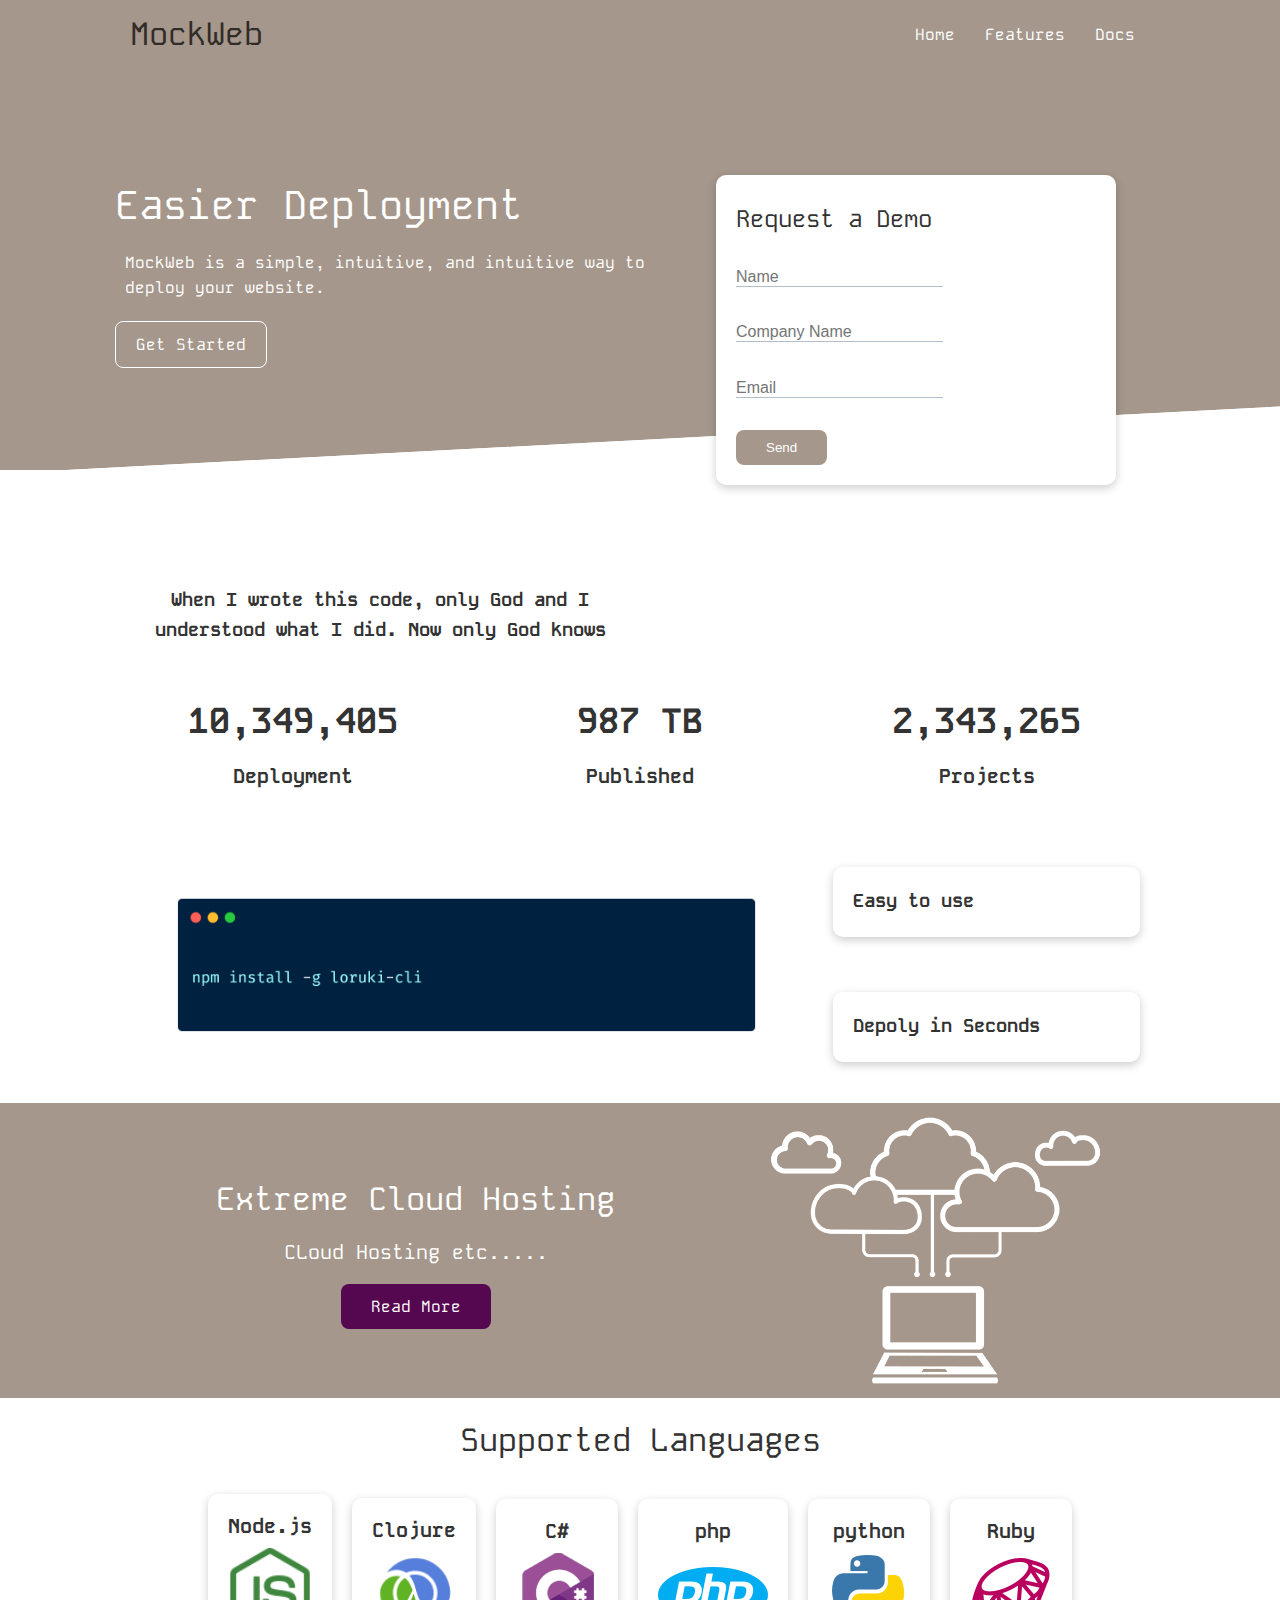
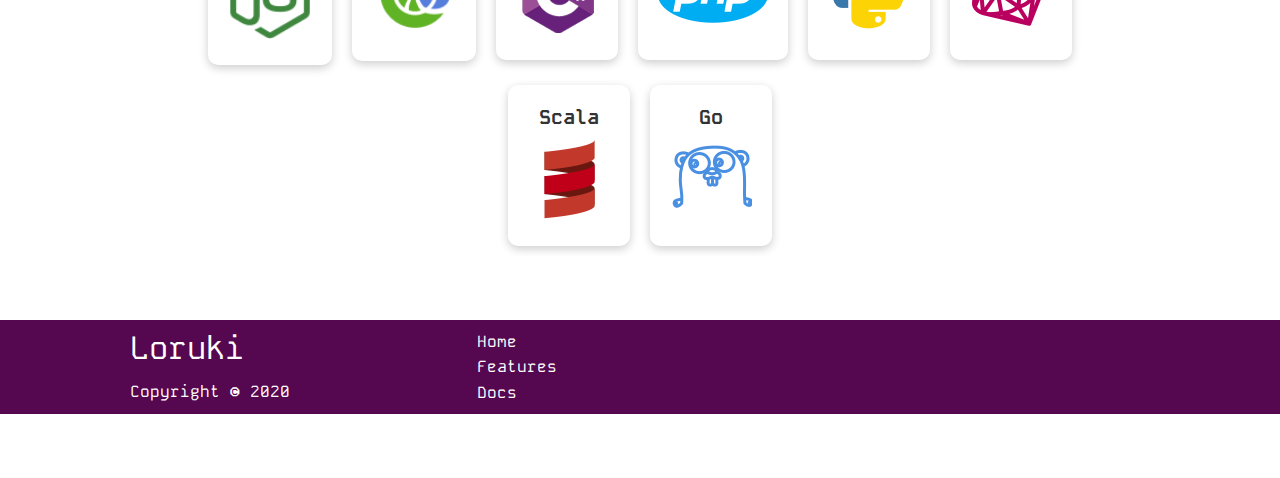
==== index.html @ 1f60df71 "test push 5" ====
<!DOCTYPE html>
<html lang="en">
  <head>
    <meta charset="UTF-8" />
    <meta name="viewport" content="width=device-width, initial-scale=1.0" />
    <title>Mock Website</title>
    <link rel="stylesheet" href="style.css" />
    <link rel="stylesheet" href="utilities.css" />
    <link
      rel="stylesheet"
      href="https://cdnjs.cloudflare.com/ajax/libs/font-awesome/6.5.1/css/all.min.css"
      integrity="sha512-DTOQO9RWCH3ppGqcWaEA1BIZOC6xxalwEsw9c2QQeAIftl+Vegovlnee1c9QX4TctnWMn13TZye+giMm8e2LwA=="
      crossorigin="anonymous"
      referrerpolicy="no-referrer"
    />
  </head>
  <body>
    <!-- Navbar -->
    <div class="navbar">
      <!-- contains logo and home, features, and docs -->
      <div class="container flex">
        <h1 class="logo">MockWeb</h1>
        <nav>
          <ul>
            <li><a href="index.html">Home</a></li>
            <li><a href="features.html">Features</a></li>
            <li><a href="docs.html">Docs</a></li>
          </ul>
        </nav>
      </div>
    </div>

    <!-- Showcase -->
    <section class="showcase">
      <div class="container grid">
        <div class="showcase-text">
          <h1>Easier Deployment</h1>
          <p>
            MockWeb is a simple, intuitive, and intuitive way to deploy your
            website.
          </p>
          <a href="features.html" class="btn btn-outline">Get Started</a>
        </div>
        <!-- mostly user input :D -->
        <div class="showcase-form card">
          <h2>Request a Demo</h2>
          <form>
            <!-- Name input -->
            <div class="form-control">
              <input type="text" name="name" placeholder="Name" required />
            </div>
            <!-- company input -->
            <div class="form-control">
              <input
                type="text"
                name="company"
                placeholder="Company Name"
                required
              />
            </div>
            <!-- email input -->
            <div class="form-control">
              <input type="email" name="email" placeholder="Email" required />
            </div>
            <input type="submit" value="Send" class="btn btn-primary" />
          </form>
        </div>
      </div>
    </section>

    <!-- Stats -->
    <section class="stats">
      <div class="container">
        <h3 class="stats-heading text-center my-1">
          When I wrote this code, only God and I understood what I did. Now only God knows
        </h3>

        <div class="grid grid-3 text-center my-4">
          <div>
            <i class="fas fa-server fa-3x"></i>
              <h3>10,349,405</h3>
              <p class="text-secondary">Deployment</p>
          </div>
          <div>
            <i class="fas fa-upload fa-3x"></i>
              <h3>987 TB</h3>
              <p class="text-secondary">Published</p>
          </div>
          <div>
            <i class="fas fa-project-diagram fa-3x"> </i>
              <h3>2,343,265</h3>
              <p class="text-secondary">Projects</p>     
          </div>   
        </div>
      </div>
    </section>

    <!-- Cli -->
    <section class="cli">
      <div class="container grid">
        <img src="./parallax-main/images/cli.png">
        <div class="card">
            <h3> Easy to use</h3>
        </div>
        <div class="card">
            <h3> Depoly in Seconds</h3>
        </div>
      </div>
    </section>

    <!-- Cloud -->
    <section class="cloud bg-primary my-2 py-2">
      <div class="container grid">
        <div class="text-center">
          <h2 class="md">Extreme Cloud Hosting</h2>
          <p class="lead my-1">CLoud Hosting etc.....</p>
          <a href="features.html" class="btn btn-dark">Read More</a>
        </div>
        <img src="./parallax-main/images/cloud.png">
      </div>
    </section>
    
    <!-- Languages -->
    <section class="languages">
        <h2 class="h2 md text-center my-2">
          Supported Languages
        <h2>
        <div class="container flex">
          <div class="card">
            <h4>Node.js</h4>
            <img src="/parallax-main/images/logos/node.png">
          </div>
          <div class="card">
            <h4>Clojure</h4>
            <img src="./parallax-main/images/logos/clojure.png">
          </div>
          <div class="card">
            <h4>C#</h4>
            <img src="./parallax-main/images/logos/csharp.png">
          </div>
          <div class="card">
            <h4>php</h4>
            <img src="./parallax-main/images/logos/php.png">
          </div>
          <div class="card">
            <h4>python</h4>
            <img src="./parallax-main/images/logos/python.png">
          </div>
          <div class="card">
            <h4>Ruby</h4>
            <img src="./parallax-main/images/logos/ruby.png">
          </div>
          <div class="card">
            <h4>Scala</h4>
            <img src="./parallax-main/images/logos/scala.png">
          </div>
          <div class="card">
            <h4>Go</h4>
            <img src="./parallax-main/images/logos/go.png">
          </div>

        </div>
    </section>

    <!-- footer -->
    <footer class="footer bg-dark py-5">
      <div class="container grid grid-3">
        <div>
          <h1>Loruki</h1>
          <p>Copyright &copy; 2020</p>
        </div>
        <nav>
          <ul>
            <li><a href="index.html">Home</a></li>
            <li><a href="features.html">Features</a></li>
            <li><a href="docs.html">Docs</a></li>
          </ul>
        </nav>
        <div class="social">
          <a href="#"><i class="fab fa-github fa-2x"></i></a>
          <a href="#"><i class="fab fa-facebook fa-2x"></i></a>
          <a href="#"><i class="fab fa-instagram fa-2x"></i></a>
          <a href="#"><i class="fab fa-twitter fa-2x"></i></a>
        </div>
      </div>
    </footer>
  </body>
</html>
---- style.css ----
@import url("https://fonts.googleapis.com/css2?family=Kode+Mono:wght@400..700&display=swap");

:root {
  --primary-color: #a5978b;
  --secondary-color: #a59;
  --dark-color: rgb(85, 7, 80);
  --light-color: #f4f4f4;
}
* {
  margin: 0;
  padding: 0;
  box-sizing: border-box;
}

body {
  font-family: "Kode Mono", sans-serif;
  color: #333;
  line-height: 1.6;
}

ul {
  list-style-type: none;
}

a {
  text-decoration: none;
  color: #333;
}

h1,
h2 {
  font-weight: 300;
  line-height: 1.2;
  margin: 10px 0;
}

p {
  margin: 10px 0;
}

img {
  width: 100%;
}
/* navbar styling */
.navbar {
  background-color: var(--primary-color);
  /* logo color */
  color: #312c27;
  height: 70px;
}
.navbar .flex {
  justify-content: space-between;
}
.navbar ul {
  display: flex;
}
.navbar a {
  color: #fff;
  padding: 10px;
  margin: 0 5px;
}
.navbar a:hover {
  border-bottom: 2px #fff solid;
}

/* Showcase */
.showcase {
  background-color: var(--primary-color);
  height: 400px;
  color: white;
  position: relative;
}

.showcase h1 {
  font-size: 40px;
}

.showcase p {
  margin: 20px 10px;
}

.showcase .grid {
  overflow: visible;
  grid-template-columns: 55% 45%;
  gap: 30px;
}

.showcase-form {
  position: relative;
  width: 400px;
  top: 60px;
  padding: 40px;
  /* always in the front */
  z-index: 100;
}

.showcase-form .form-control {
  margin: 30px 0;
}
/* changes the formatting of the input  */
.showcase-form input[type="text"],
.showcase-form input[type="email"] {
  border: 0;
  border-bottom: 1px solid #b4becb;
  font-size: 16px;
}
/* removes border when you click on input  */
.showcase-form input:focus {
  outline: none;
}
.showcase::before,
.showcase::after {
  content: "";
  position: absolute;
  height: 100px;
  bottom: -70px;
  right: 0;
  left: 0;
  background: white;

  /* slant */
  transform: SkewY(-3deg);
  /* to accomodate for other browsers*/
  -webkit-transform: SkewY(-3deg); /* chrome and safari */
  -moz-transform: SkewY(-3deg); /* firefox */
  -ms-transform: SkewY(-3deg); /* internet explorer and microsoft */
}

/* Stats */
.stats {
  padding-top: 100px;
}

.stats-heading {
  max-width: 500px;
  margin: auto;
}

.stats .grid h3 {
  font-size: 35px;
}

.stats .grid p {
  font-size: 20px;
  font-weight: bold;
}

/* cli */
.cli .grid{
  grid-template-columns: repeat(3, 1fr);
  grid-template-rows: repeat(2, 1fr);
}
.cli .grid > *:first-child{
  grid-column: 1 / span 2;
  grid-row: 1 / span 2;
  /* spans two columns and two rows, pushing the other children to the side */
}

/* cloud */
.cloud .grid {
  grid-template-columns: 4fr 3fr;
}

/* languages */
.languages .flex{
  flex-wrap: wrap;
}
.languages .card{
  text-align: center;
  margin: 18px 10x 40px;
  transition: transform 0.2s ease-in;
}
.languages .card h4{
  font-size: 20px;
  margin-bottom: 10px;
}
.languages .card:hover{
  transform: translateY(-15px);
}
/* features */
.features-head img,
.docs-head img{
  width: 200px;
  justify-self: flex-end;
}

.features-sub-head img{
  width: 300px;
  justify-self: flex-end;
}
.features-main .card> i{
  margin-right: 20px;
}

.features-main .grid{
  padding: 30px;
}
.features-main .grid > *:first-child{
  grid-column: 1/ span 3;
}
.features-main .grid > *:nth-child(2){
  grid-column: 1/ span 2;
}

/* docs */
.docs-main h3{
  margin: 20px 0;
}

.docs-main .grid{
  grid-template-columns: 1fr 2fr;
  align-items: flex-start;
}

.docs-main nav li{
  font-size: 17px;
  padding-bottom: 5px;
  margin-bottom: 5px;
  border-bottom: 1px #ccc solid;
}

.docs-main a:hover {
  font-weight: bold;
}
/* footer */
.footer .social a {
  margin: 0 10px
}

/* tablets and under */
@media(max-width: 768px){
  .grid,
  .showcase .grid,
  .stats .grid, 
  .cli .grid,
  .cloud .grid,
  .languages .grid{
    grid-template-columns: 1fr;
    grid-template-rows: 1fr;
}

.showcase{
  height: auto;
}

.showcase-text{
  text-align: center;
  margin-top: 40px;
}

.showcase-form{
  justify-self: center;
  margin: auto;
}
.cli .grid > *:first-child{
  grid-column: 1;
  grid-row: 1;
  /* spans two columns and two rows, pushing the other children to the side */
}
}
/* mobile */
@media(max-width: 500px){
  .navbar {
    height: 110px;
  }

  .navbar .flex{
    flex-direction: column;
  }

  .navbar ul{
    padding: 10px;
    background-color: rgba(0,0,0,0.1);
  }
}
---- utilities.css ----
/* utilities styling (classes used all around the website) */
/* to center the page so that it doesnt extend over a certain point */
.container {
    max-width: 1100px;
    /* 0 top and bottom, auto left and right */
    margin: 0 auto;
    /* to account for the space on top of the nav bar */
    overflow: auto;
    padding: 0 40px;
  }
  /* white card surrounding input */
  .card {
    background-color: white;
    border-radius: 10px;
    box-shadow: 0 3px 10px rgba(0, 0, 0, 0.2);
    padding: 20px;
    margin: 10px;
    color: #333;
  }
  
  .btn {
    display: inline-block;
    padding: 10px 30px;
    cursor: pointer;
    background: var(--primary-color);
    color: white;
    border: none;
    border-radius: 8px;
  }
  /* button with an outline */
  .btn-outline {
    background-color: transparent;
    border: 1px solid white;
    padding: 10px 20px;
  }
  
  .btn:hover {
    transform: scale(0.98);
  }

  /* background and colored buttons */
  .bg-primary, 
  .btn-primary{
    background-color: var(--primary-color);
    color: white;
  } 
  .bg-secondary, 
  .btn-secondary{
    background-color: var(--secondary-color);
    color: white;
  } 
  .bg-dark, 
  .btn-dark{
    background-color: var(--dark-color);
    color: white;
  } 
  .bg-light, 
  .btn-light{
    background-color: var(--light-color);
    color: black;
  } 
  .bg-primary a,
  .btn-primary a,
  .bg-secondary a,
  .btn-secondary a,
  .bg-dark a,
  .btn-dark a {
  color: #fff;
}

/* text sizes */
.lead {
  font-size: 20px;
}

.sm {
  font-size: 1rem;
}

.md {
  font-size: 2rem;
}

.lg {
  font-size: 3rem;
}

.xl {
  font-size: 4rem
}
  .text-center{
    text-align: center;
  }
  .flex {
    display: flex;
    height: 100%;
    justify-content: center;
    align-items: center;
  }
  
  .grid {
    display: grid;
    grid-template-columns: repeat(2, 1fr);
    gap: 20px;
    justify-content: center;
    align-items: center;
    height: 100%;
  }
  
  .grid-3{
    grid-template-columns: repeat(3, 1fr);
  }
  
  /* MARGIN */
  .my-1 {
    margin: 1rem 0;
  }
  .my-2{
    margin: 1.5rem 0;
  }
  .my-3{
    margin: 2rem 0;
  }
  .my-4{
    margin: 3rem 0;
  }
  .my-5{
    margin: 4rem 0;
  }

  .m-1 {
    margin: 1rem ;
  }
  .m-2{
    margin: 1.5rem;
  }
  .m-3{
    margin: 2rem;
  }
  .m-4{
    margin: 3rem;
  }
  .m-5{
    margin: 4rem;
  }
  /* PADDING */
  .py-1 {
    margin: 1rem 0;
  }
  .py-2{
    margin: 1.5rem 0;
  }
  .py-3{
    margin: 2rem 0;
  }
  .py-4{
    margin: 3rem 0;
  }
  .py-5{
    margin: 4rem 0;
  }

  .p-1 {
    padding: 1rem ;
  }
  .p-2{
    padding: 1.5rem;
  }
 .p-3{
    padding: 2rem;
  }
 .p-4{
    padding: 3rem;
  }
  .p-5{
    padding: 4rem;
  }
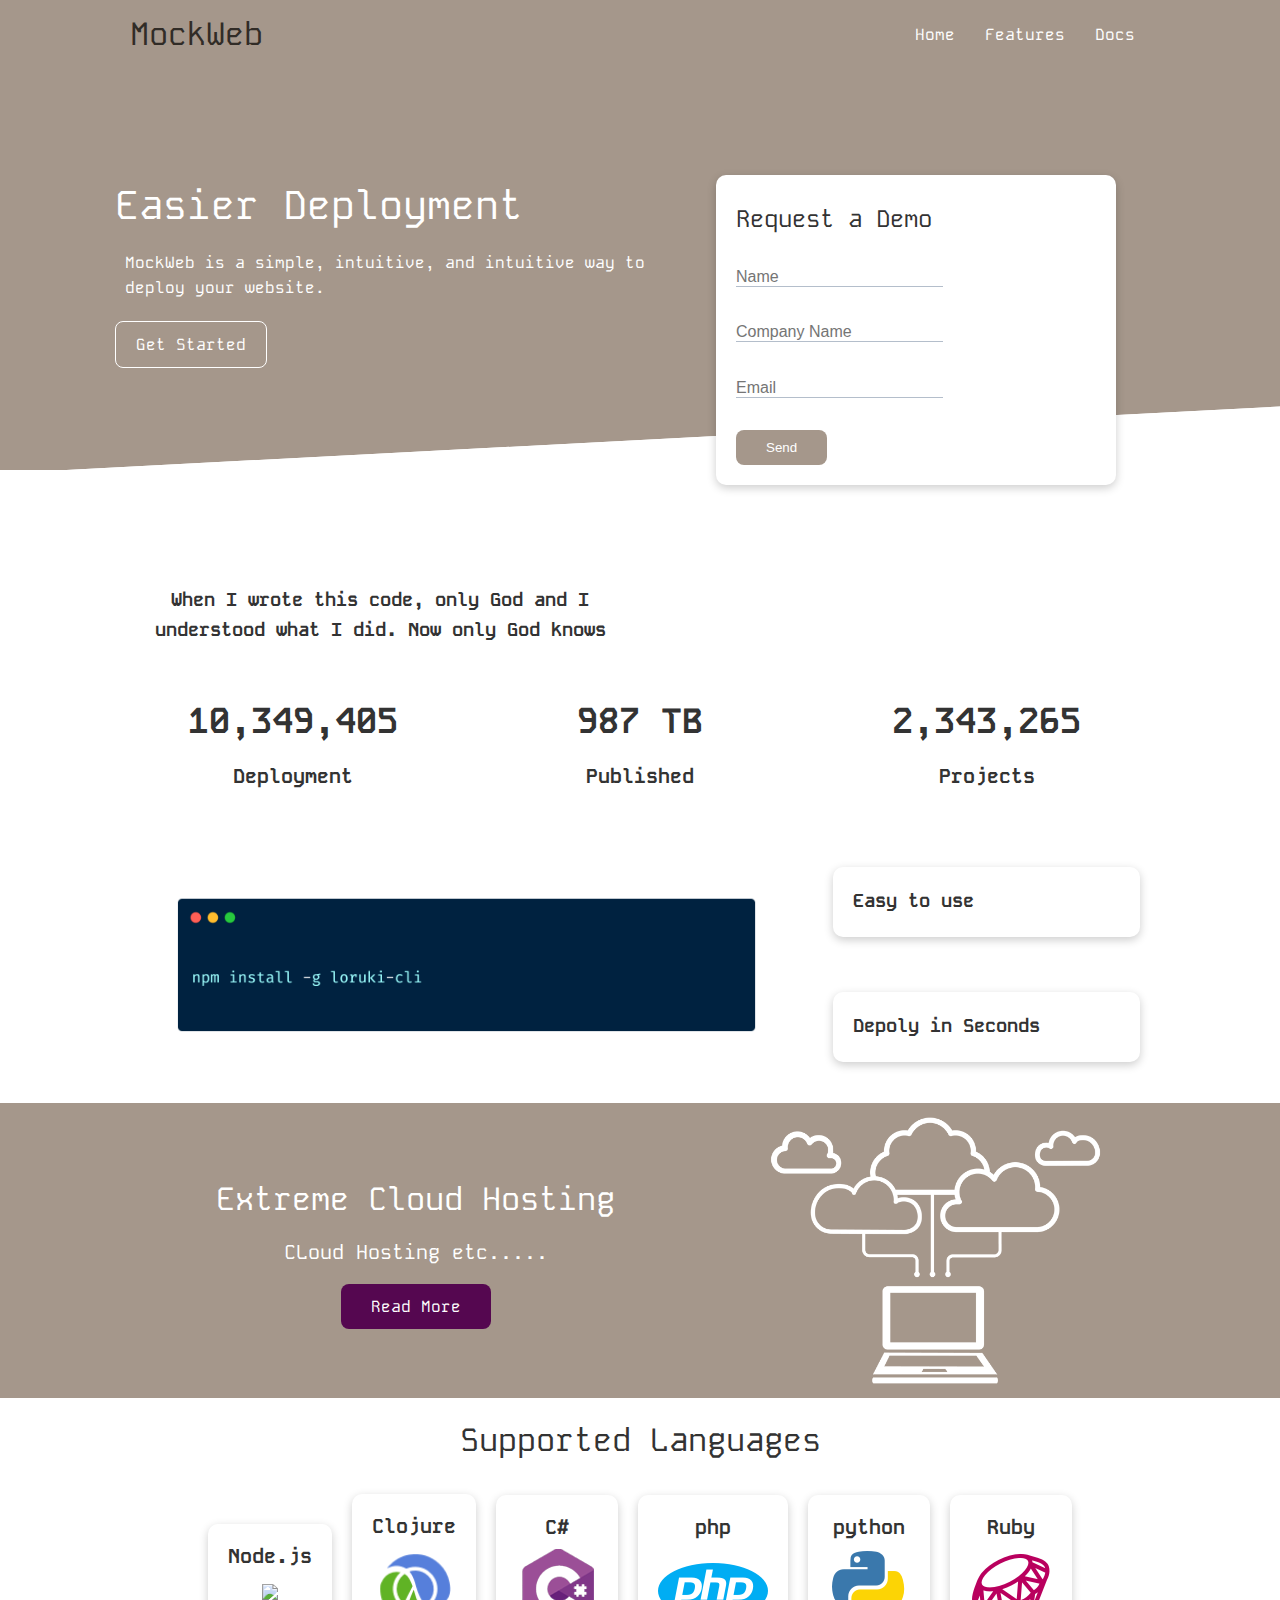
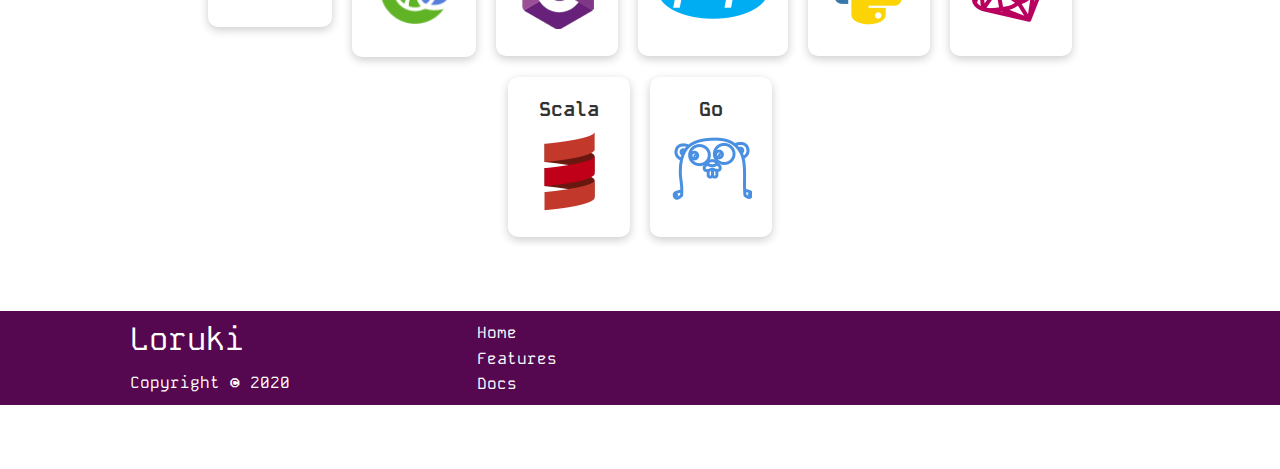
==== commit 561237ba: "test push 6" ====
--- a/index.html
+++ b/index.html
@@ -128,7 +128,7 @@
         <div class="container flex">
           <div class="card">
             <h4>Node.js</h4>
-            <img src="/parallax-main/images/logos/node.png">
+            <img src="/parallax-main/logos/node.png">
           </div>
           <div class="card">
             <h4>Clojure</h4>
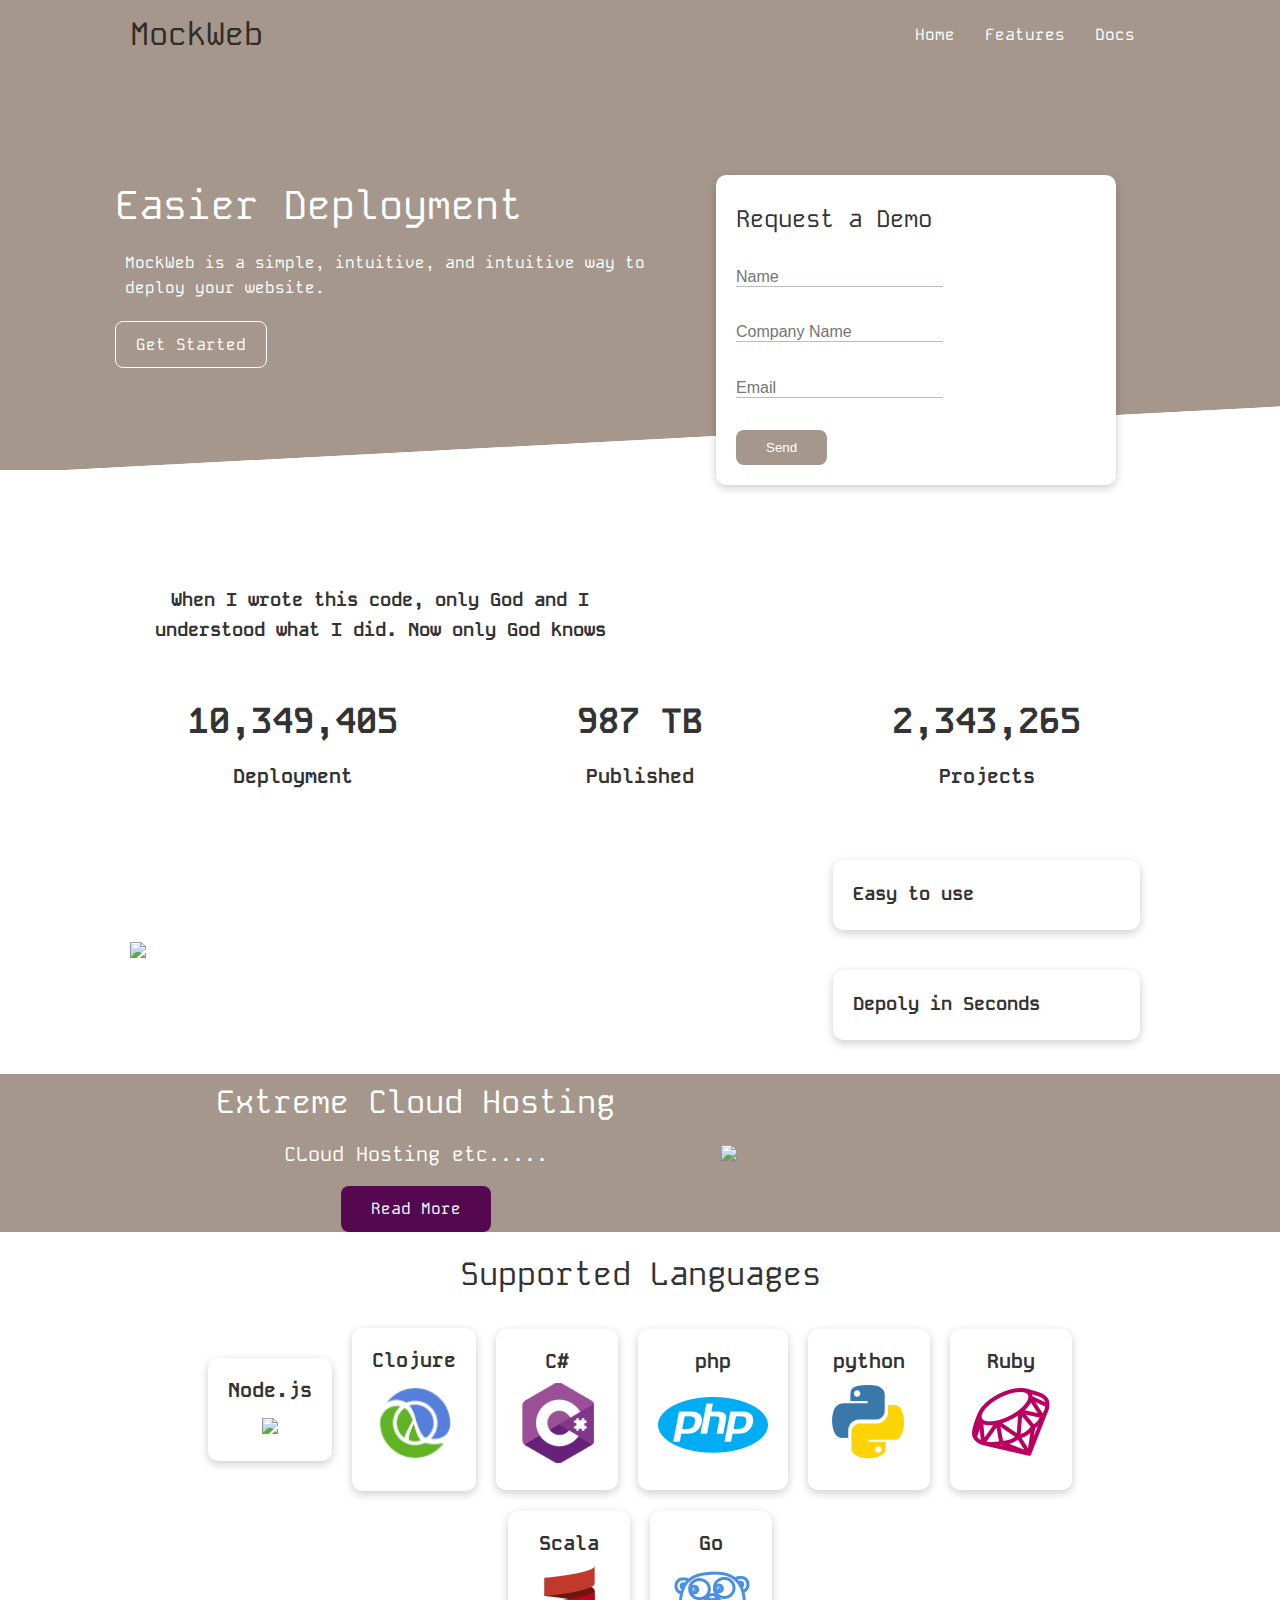
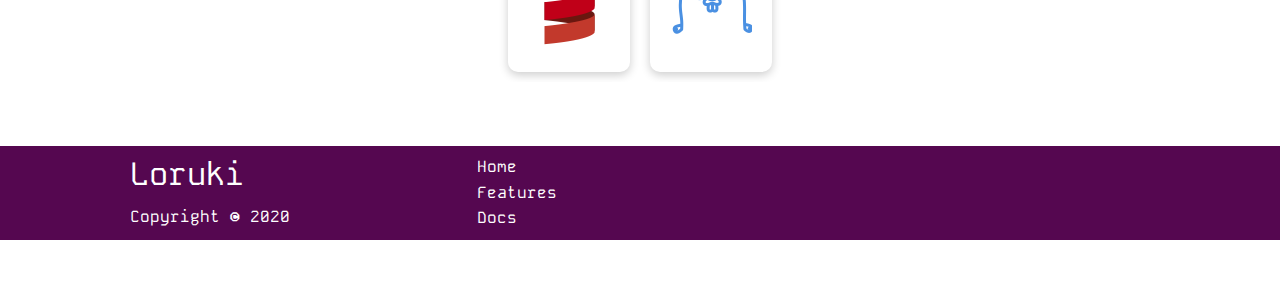
==== commit 345fb9b5: "file changes 3" ====
--- a/index.html
+++ b/index.html
@@ -128,35 +128,35 @@
         <div class="container flex">
           <div class="card">
             <h4>Node.js</h4>
-            <img src="/parallax-main/logos/node.png">
+            <img src=./images/logos/node.png">
           </div>
           <div class="card">
             <h4>Clojure</h4>
-            <img src="./parallax-main/images/logos/clojure.png">
+            <img src="/images/logos/clojure.png">
           </div>
           <div class="card">
             <h4>C#</h4>
-            <img src="./parallax-main/images/logos/csharp.png">
+            <img src="/images/logos/csharp.png">
           </div>
           <div class="card">
             <h4>php</h4>
-            <img src="./parallax-main/images/logos/php.png">
+            <img src="/images/logos/php.png">
           </div>
           <div class="card">
             <h4>python</h4>
-            <img src="./parallax-main/images/logos/python.png">
+            <img src="/images/logos/python.png">
           </div>
           <div class="card">
             <h4>Ruby</h4>
-            <img src="./parallax-main/images/logos/ruby.png">
+            <img src="/images/logos/ruby.png">
           </div>
           <div class="card">
             <h4>Scala</h4>
-            <img src="./parallax-main/images/logos/scala.png">
+            <img src="/images/logos/scala.png">
           </div>
           <div class="card">
             <h4>Go</h4>
-            <img src="./parallax-main/images/logos/go.png">
+            <img src="/images/logos/go.png">
           </div>
 
         </div>
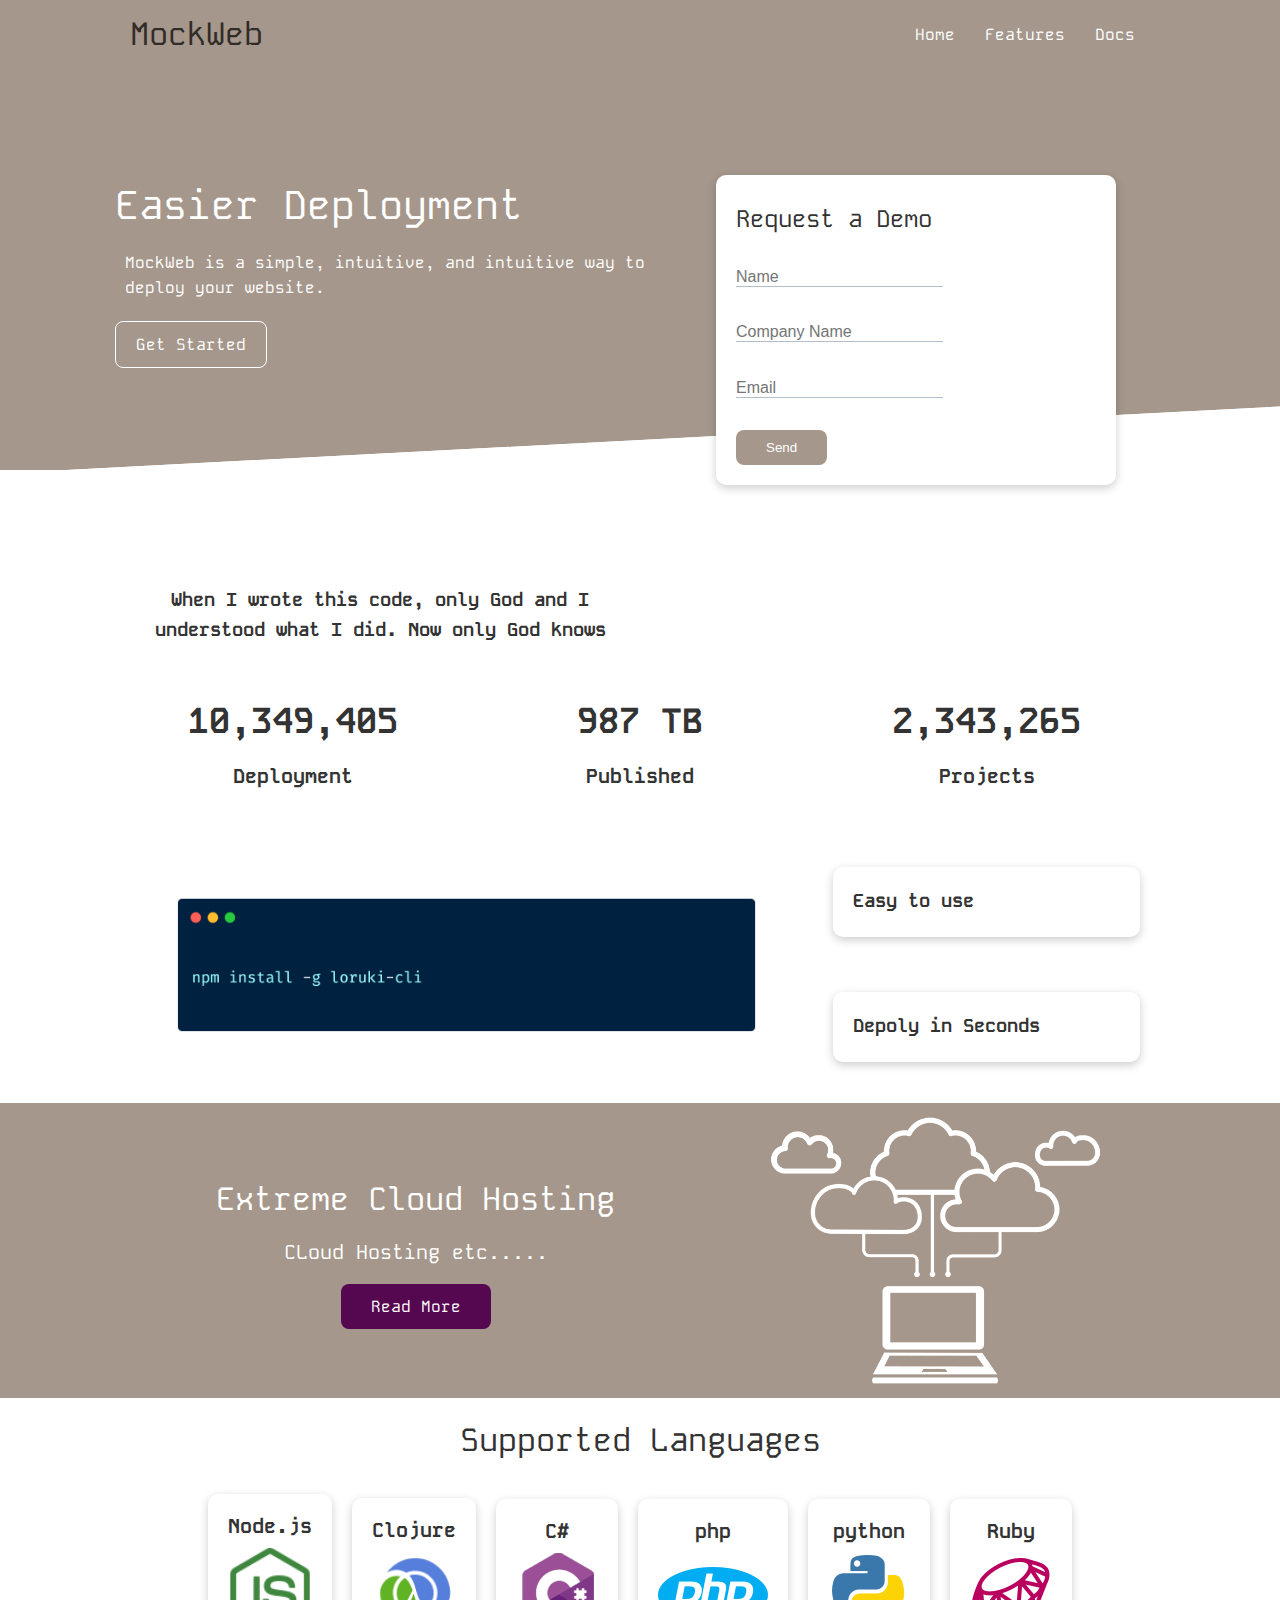
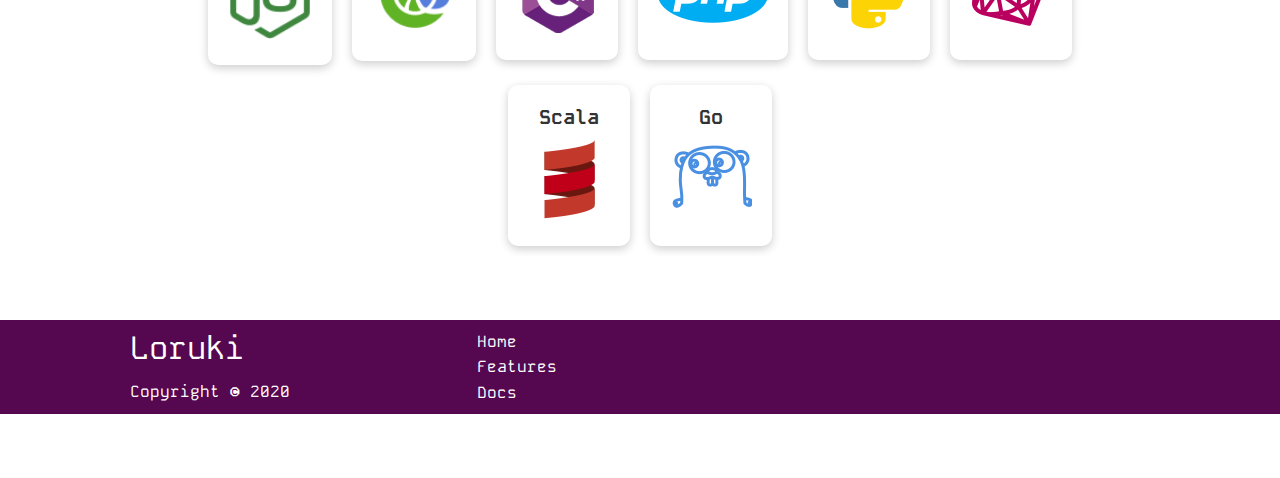
==== commit 9b189568: "finishing touch?" ====
--- a/index.html
+++ b/index.html
@@ -98,7 +98,7 @@
     <!-- Cli -->
     <section class="cli">
       <div class="container grid">
-        <img src="./parallax-main/images/cli.png">
+        <img src="./images/cli.png">
         <div class="card">
             <h3> Easy to use</h3>
         </div>
@@ -116,7 +116,7 @@
           <p class="lead my-1">CLoud Hosting etc.....</p>
           <a href="features.html" class="btn btn-dark">Read More</a>
         </div>
-        <img src="./parallax-main/images/cloud.png">
+        <img src="./images/cloud.png">
       </div>
     </section>
     
@@ -128,35 +128,35 @@
         <div class="container flex">
           <div class="card">
             <h4>Node.js</h4>
-            <img src=./images/logos/node.png">
+            <img src="./images/logos/node.png">
           </div>
           <div class="card">
             <h4>Clojure</h4>
-            <img src="/images/logos/clojure.png">
+            <img src="./images/logos/clojure.png">
           </div>
           <div class="card">
             <h4>C#</h4>
-            <img src="/images/logos/csharp.png">
+            <img src="./images/logos/csharp.png">
           </div>
           <div class="card">
             <h4>php</h4>
-            <img src="/images/logos/php.png">
+            <img src="./images/logos/php.png">
           </div>
           <div class="card">
             <h4>python</h4>
-            <img src="/images/logos/python.png">
+            <img src="./images/logos/python.png">
           </div>
           <div class="card">
             <h4>Ruby</h4>
-            <img src="/images/logos/ruby.png">
+            <img src="./images/logos/ruby.png">
           </div>
           <div class="card">
             <h4>Scala</h4>
-            <img src="/images/logos/scala.png">
+            <img src="./images/logos/scala.png">
           </div>
           <div class="card">
             <h4>Go</h4>
-            <img src="/images/logos/go.png">
+            <img src="./images/logos/go.png">
           </div>
 
         </div>
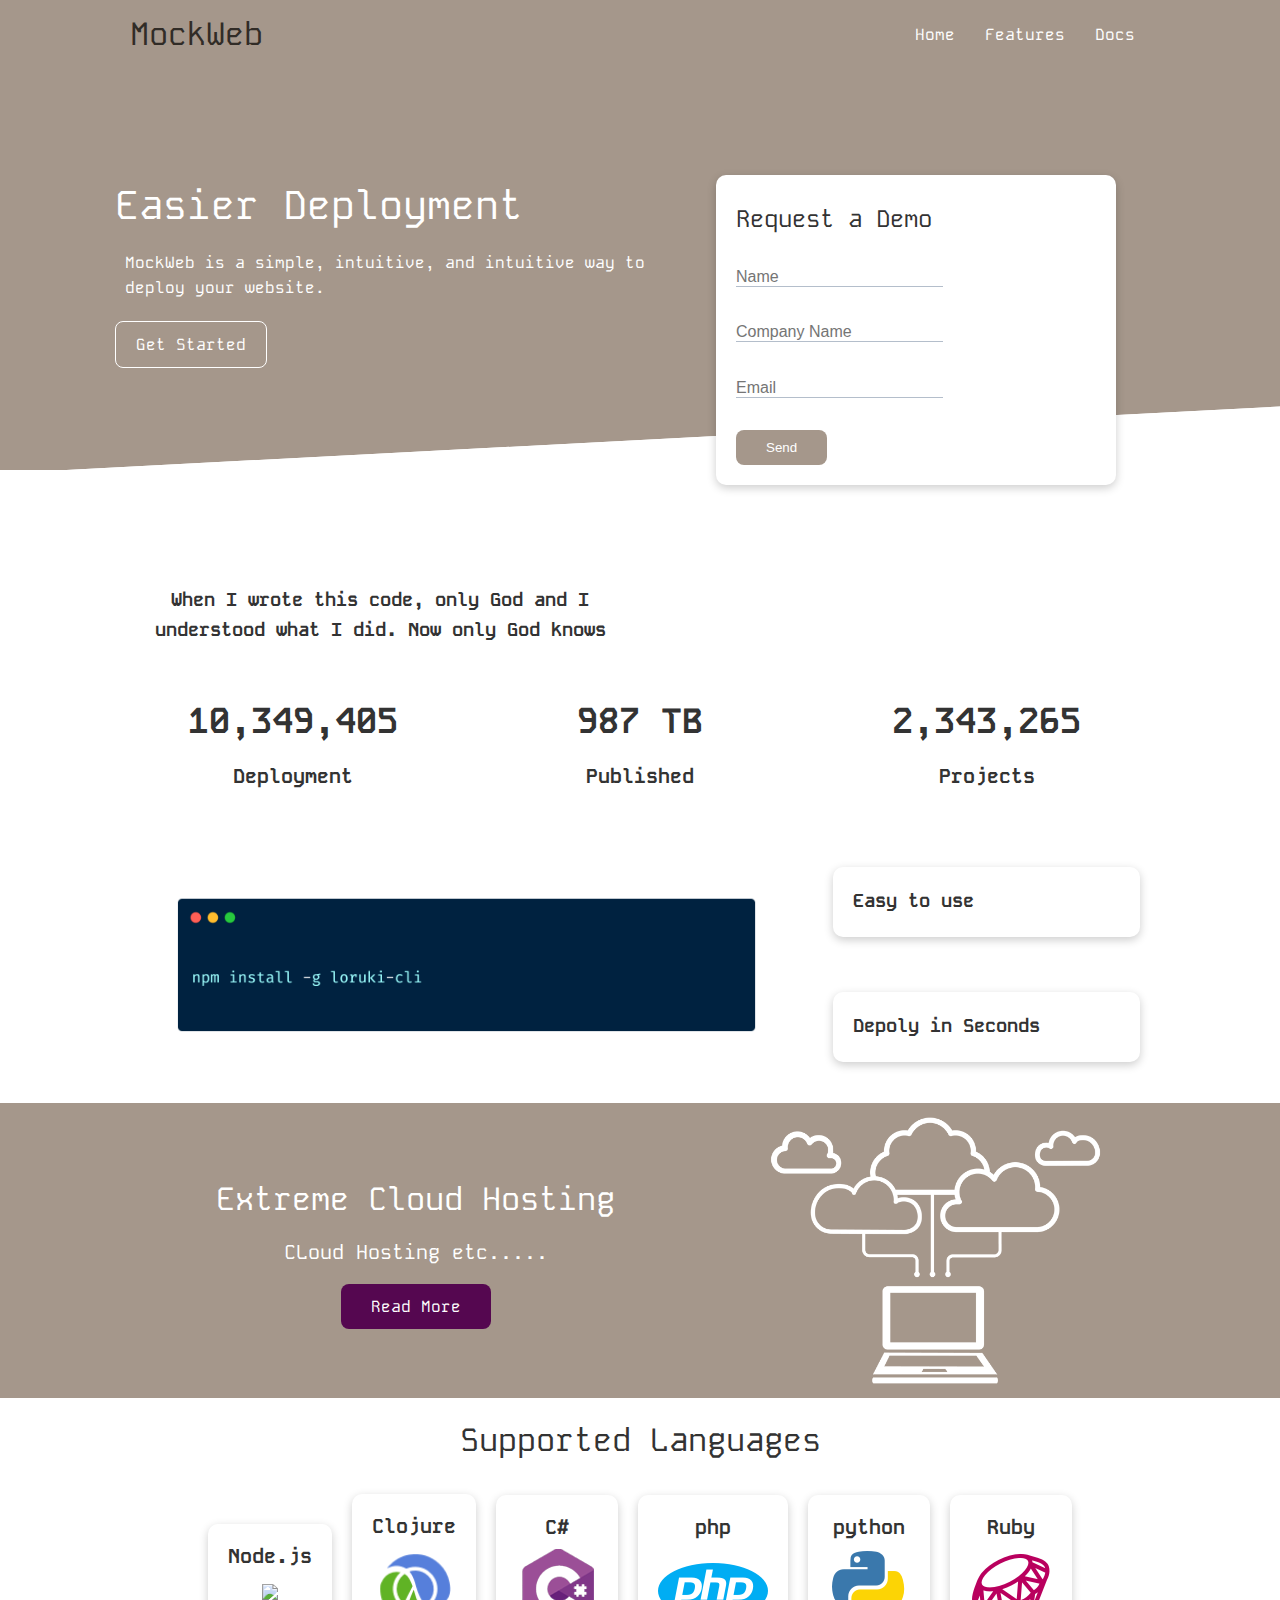
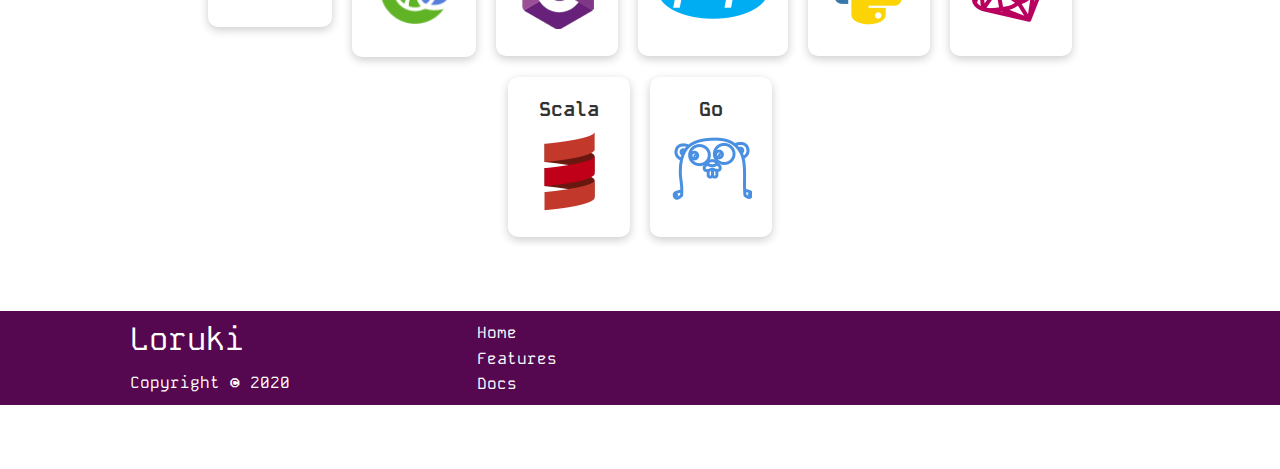
==== commit 61d74214: "case sensitive" ====
--- a/index.html
+++ b/index.html
@@ -128,7 +128,7 @@
         <div class="container flex">
           <div class="card">
             <h4>Node.js</h4>
-            <img src="./images/logos/node.png">
+            <img src="./images/logos/node.PNG">
           </div>
           <div class="card">
             <h4>Clojure</h4>
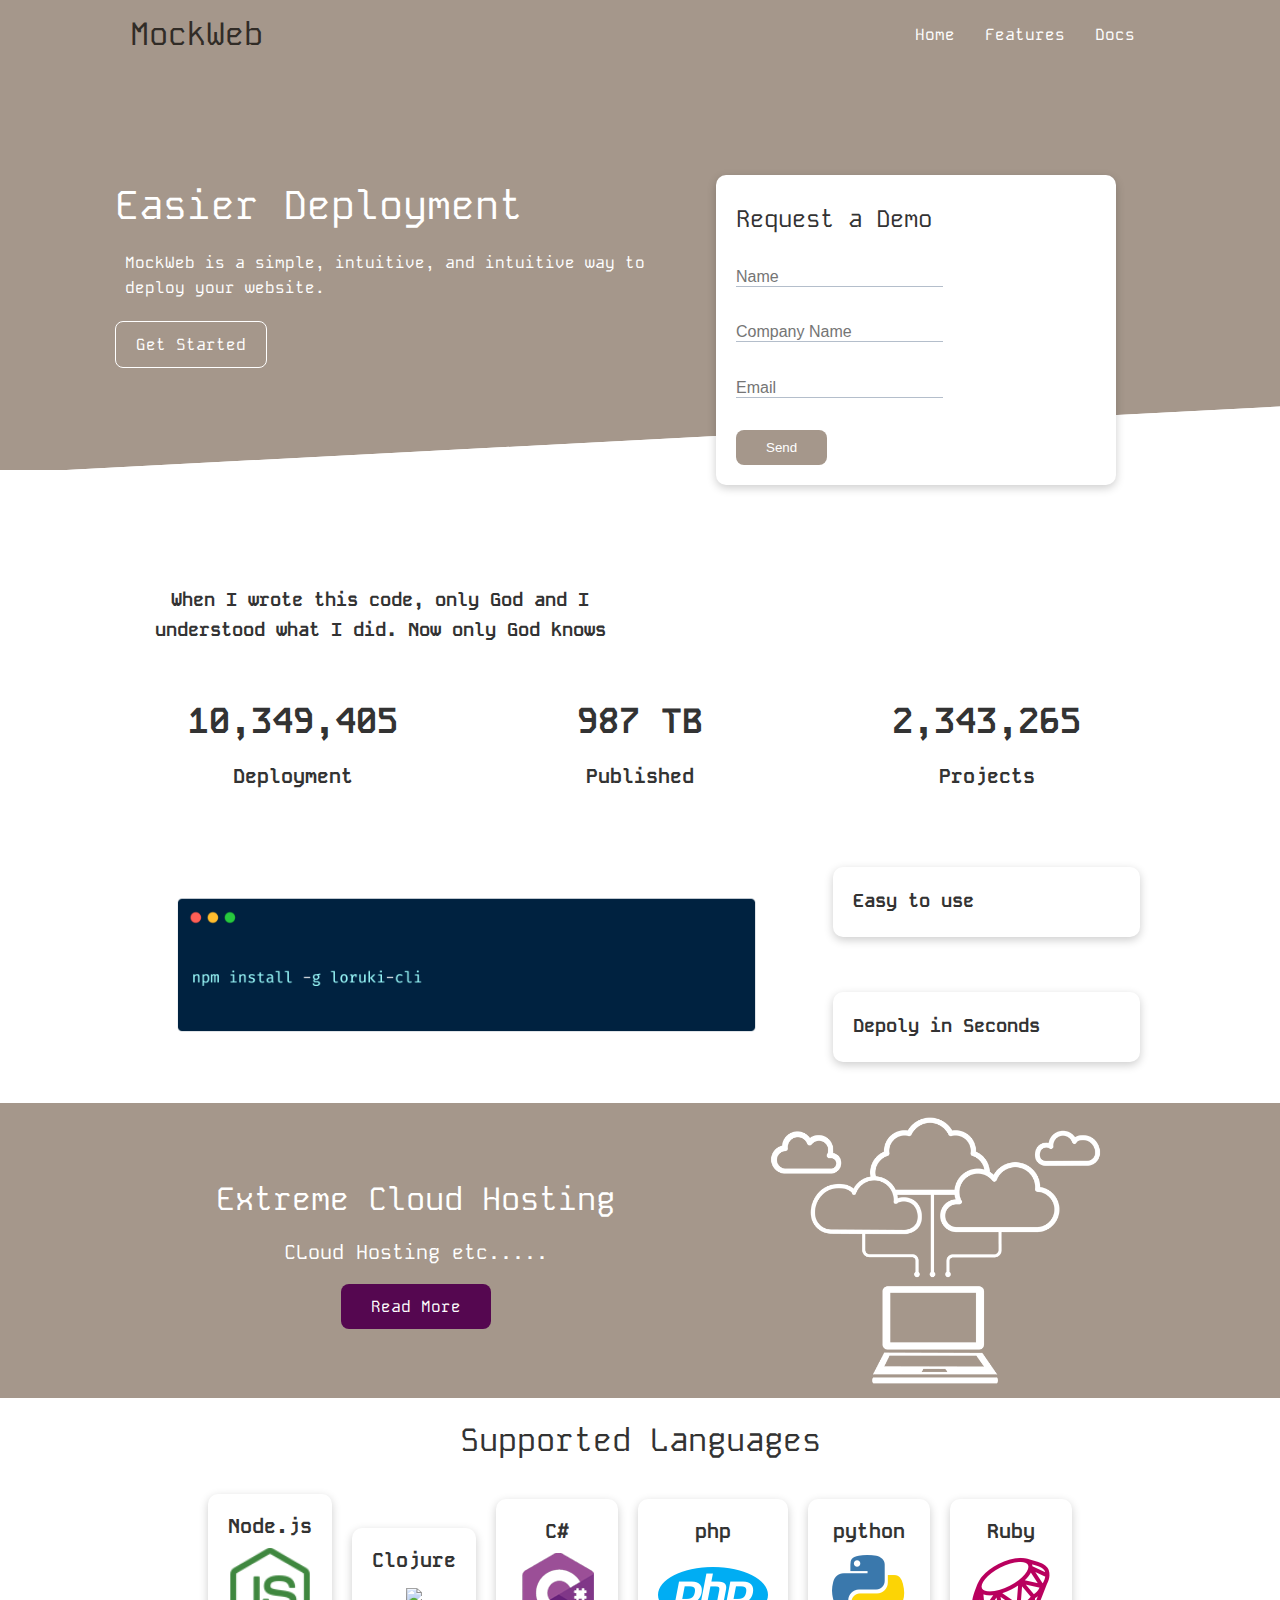
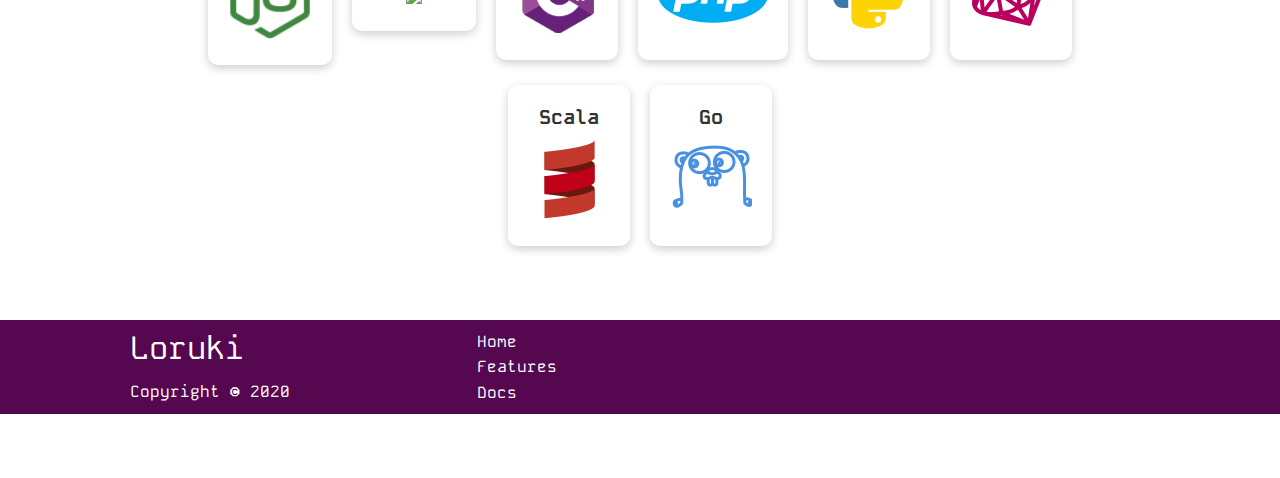
==== commit 5e9d3e33: "AGAIN" ====
--- a/index.html
+++ b/index.html
@@ -128,11 +128,11 @@
         <div class="container flex">
           <div class="card">
             <h4>Node.js</h4>
-            <img src="./images/logos/node.PNG">
+            <img src="images/logos/node.png">
           </div>
           <div class="card">
             <h4>Clojure</h4>
-            <img src="./images/logos/clojure.png">
+            <img src="./images/logos/clojure.PNG">
           </div>
           <div class="card">
             <h4>C#</h4>
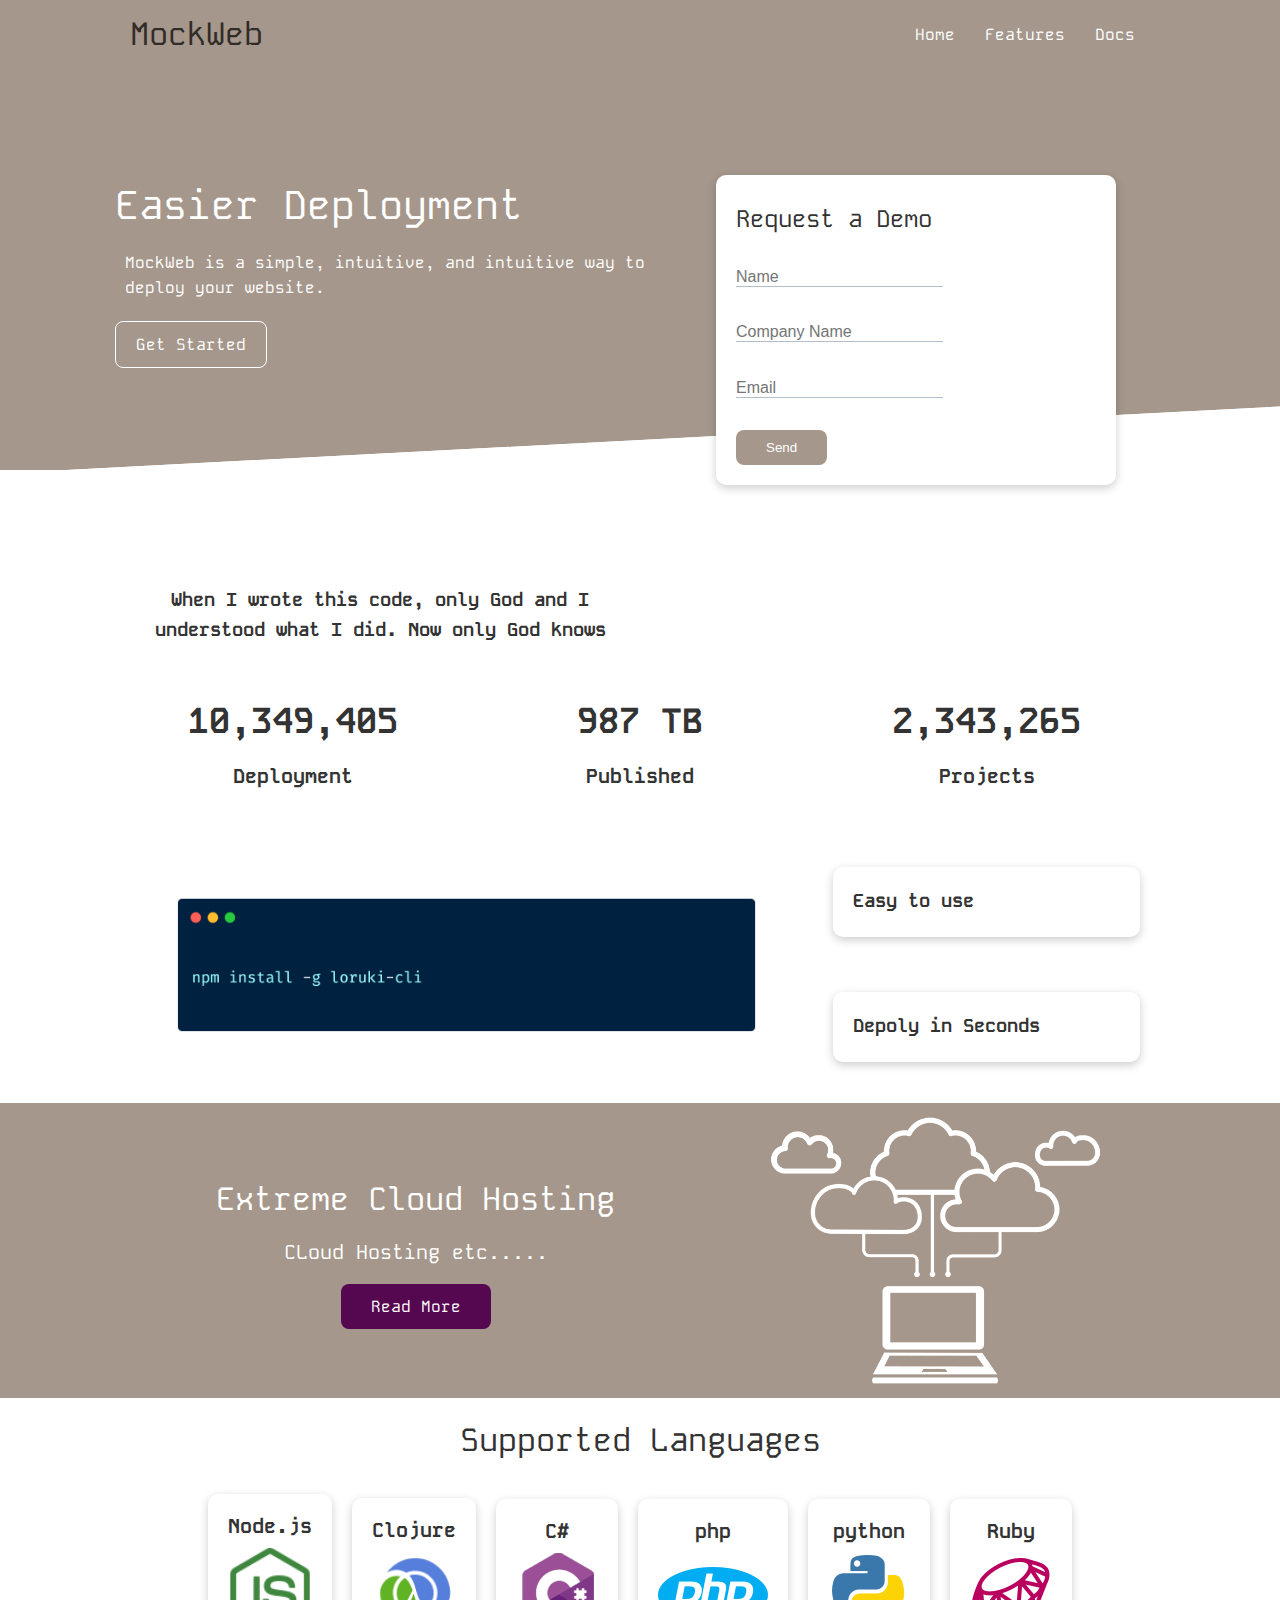
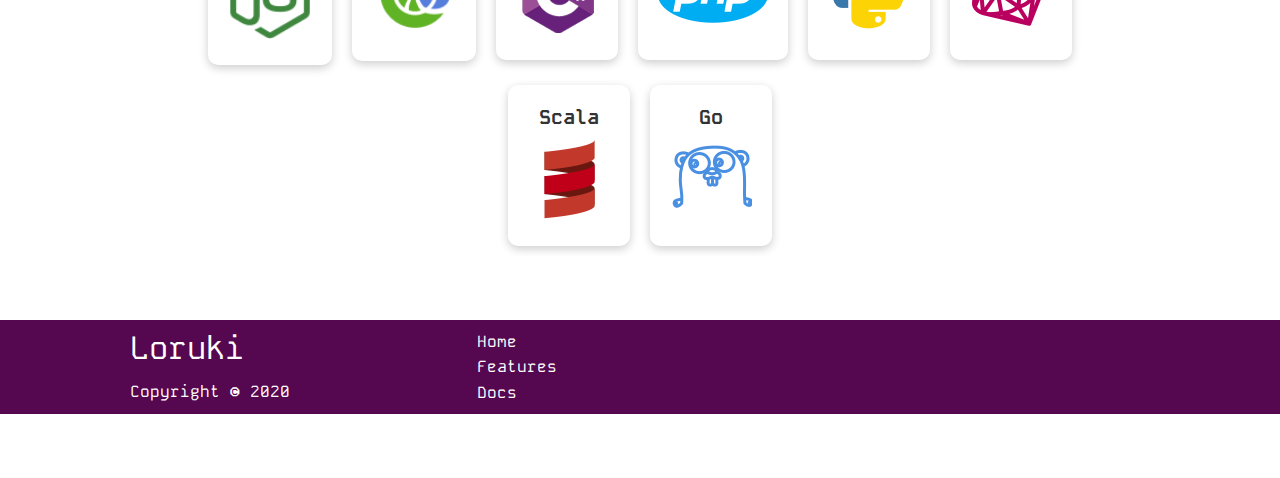
==== commit 017dbd68: "fix clojure png" ====
--- a/index.html
+++ b/index.html
@@ -128,11 +128,11 @@
         <div class="container flex">
           <div class="card">
             <h4>Node.js</h4>
-            <img src="images/logos/node.png">
+            <img src="./images/logos/node.png">
           </div>
           <div class="card">
             <h4>Clojure</h4>
-            <img src="./images/logos/clojure.PNG">
+            <img src="./images/logos/clojure.png">
           </div>
           <div class="card">
             <h4>C#</h4>
